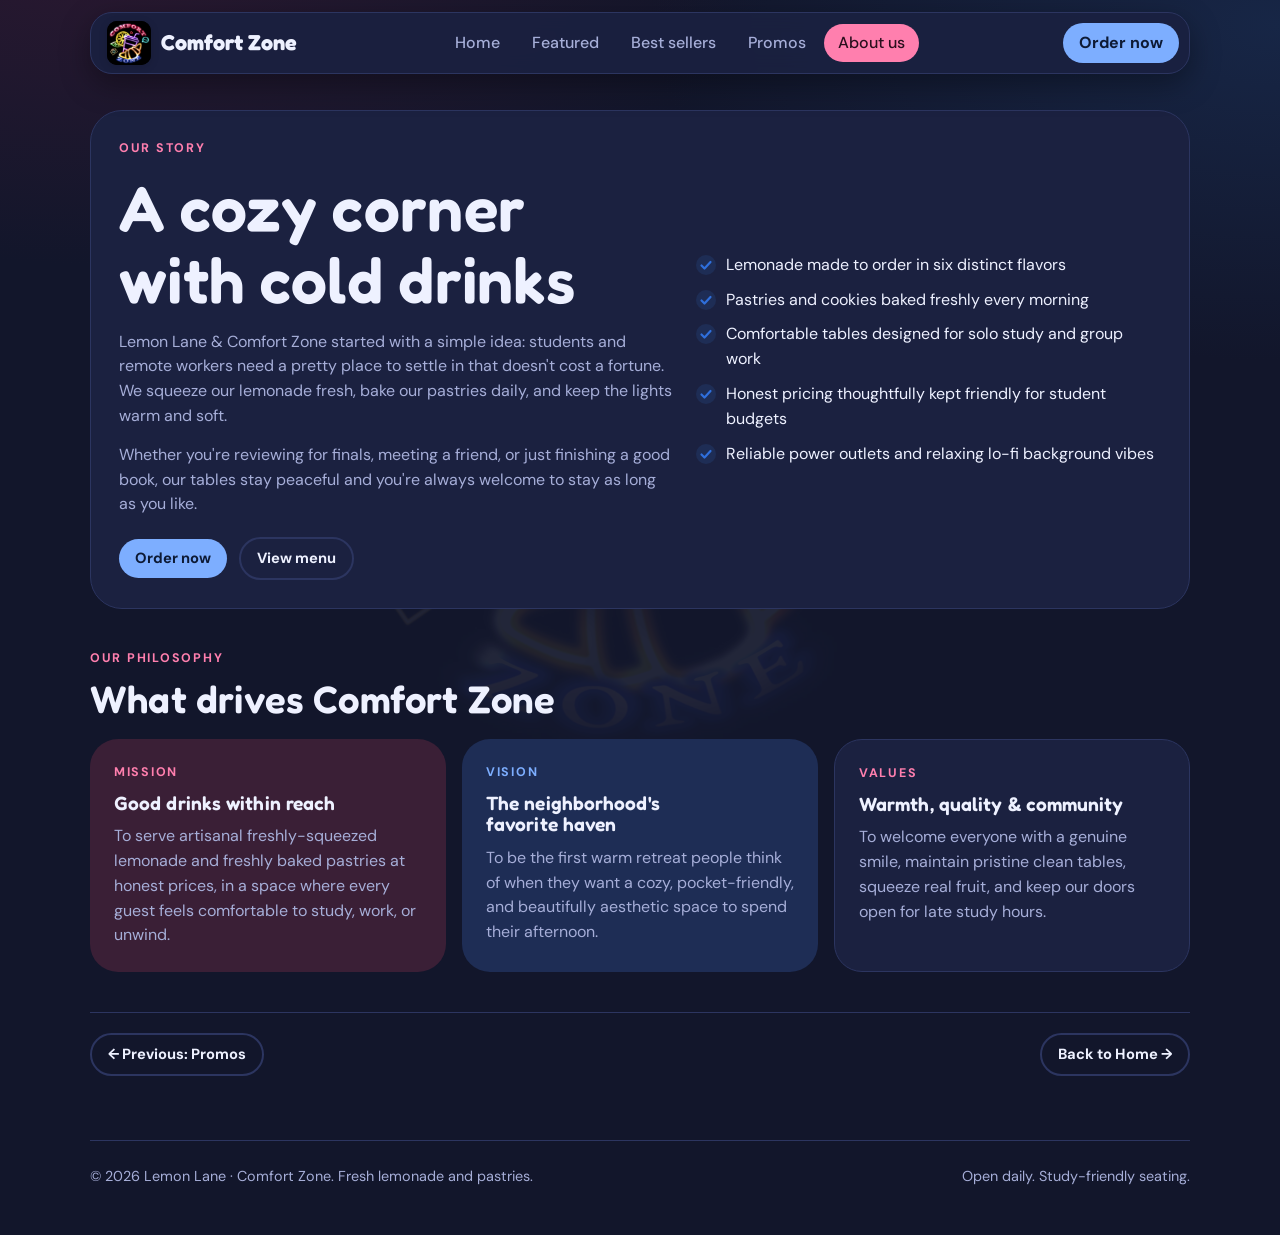
==== about.html @ 8d08805c "All HTML and CSS files without Pyscript" ====
<!doctype html>
<html lang="en">
<head>
<meta charset="utf-8">
<meta name="viewport" content="width=device-width, initial-scale=1, viewport-fit=cover">
<title>About Us - Comfort Zone</title>
<link rel="preconnect" href="https://fonts.googleapis.com">
<link rel="preconnect" href="https://fonts.gstatic.com" crossorigin>
<link rel="stylesheet" href="https://fonts.googleapis.com/css2?family=DM+Sans:wght@400;500;700&family=Fredoka:wght@500;600;700&display=swap">
<link rel="stylesheet" href="css/about.css">

</head>
<body>
<div class="wrap">
  <header class="top">
    <div class="bar">
      <a class="brand" href="index.html">
        <img src="images/LOGO.png" alt="Comfort Zone Logo" width="44" height="44">
        Comfort Zone
      </a>
      <nav aria-label="Main">
        <a href="index.html">Home</a>
        <a href="featured.html">Featured</a>
        <a href="bestsellers.html">Best sellers</a>
        <a href="promos.html">Promos</a>
        <a href="about.html" aria-current="page">About us</a>
      </nav>

      <a class="cartbtn" href="order.html">Order now</a>
    </div>
  </header>

  <main class="view" id="about">
    <section class="about-strip">
      <div style="display:flex;flex-direction:column;gap:14px;align-items:flex-start">
        <span class="eyebrow">Our Story</span>
        <h1>A cozy corner with cold drinks</h1>
        <p class="muted">Lemon Lane &amp; Comfort Zone started with a simple idea: students and remote workers need a pretty place to settle in that doesn't cost a fortune. We squeeze our lemonade fresh, bake our pastries daily, and keep the lights warm and soft.</p>
        <p class="muted">Whether you're reviewing for finals, meeting a friend, or just finishing a good book, our tables stay peaceful and you're always welcome to stay as long as you like.</p>
        <div class="row" style="margin-top:6px">
          <a class="btn blue small" href="order.html">Order now</a>
          <a class="btn ghost small" href="menu.html">View menu</a>
        </div>
      </div>
      <ul class="checks">
        <li>Lemonade made to order in six distinct flavors</li>
        <li>Pastries and cookies baked freshly every morning</li>
        <li>Comfortable tables designed for solo study and group work</li>
        <li>Honest pricing thoughtfully kept friendly for student budgets</li>
        <li>Reliable power outlets and relaxing lo-fi background vibes</li>
      </ul>
    </section>
    <div style="margin-top:40px">
      <div class="head" style="margin-bottom:18px">
        <span class="eyebrow">Our Philosophy</span>
        <h2>What drives Comfort Zone</h2>
      </div>
      <div class="trio">
        <div class="pill">
          <span class="eyebrow">Mission</span>
          <h3>Good drinks within reach</h3>
          <p class="muted">To serve artisanal freshly-squeezed lemonade and freshly baked pastries at honest prices, in a space where every guest feels comfortable to study, work, or unwind.</p>
        </div>
        <div class="pill">
          <span class="eyebrow" style="color:var(--blue)">Vision</span>
          <h3>The neighborhood's favorite haven</h3>
          <p class="muted">To be the first warm retreat people think of when they want a cozy, pocket-friendly, and beautifully aesthetic space to spend their afternoon.</p>
        </div>
        <div class="pill">
          <span class="eyebrow">Values</span>
          <h3>Warmth, quality &amp; community</h3>
          <p class="muted">To welcome everyone with a genuine smile, maintain pristine clean tables, squeeze real fruit, and keep our doors open for late study hours.</p>
        </div>
      </div>
    </div>
    <div class="split" style="margin-top:40px;padding-top:20px;border-top:1px solid var(--line)">
      <a class="btn ghost small" href="promos.html">&larr; Previous: Promos</a>
      <a class="btn ghost small" href="index.html">Back to Home &rarr;</a>
    </div>

  </main>
  <footer>
    <span>© 2026 Lemon Lane · Comfort Zone. Fresh lemonade and pastries.</span>
    <span>Open daily. Study-friendly seating.</span>
  </footer>
</div>

</body>
</html>
---- css/about.css ----
@import url('common.css');

.about-strip {
  display: grid;
  gap: 20px;
  grid-template-columns: 1fr;
  background: var(--surface);
  border: 1px solid var(--line);
  border-radius: 32px;
  padding: 28px;
}
.about-strip > * { min-width: 0; }

@media (min-width: 760px) {
  .about-strip {
    grid-template-columns: 1.2fr 1fr;
    align-items: center;
  }
}

.checks {
  list-style: none;
  padding: 0;
  margin: 0;
  display: grid;
  gap: 10px;
}
.checks li {
  display: flex;
  gap: 10px;
  align-items: flex-start;
}
.checks li::before {
  content: "";
  flex: none;
  width: 20px;
  height: 20px;
  margin-top: 2px;
  border-radius: 50%;
  background: var(--blue-soft) url("data:image/svg+xml,%3Csvg xmlns='http://www.w3.org/2000/svg' viewBox='0 0 20 20'%3E%3Cpath d='M5.5 10.5l3 3 6-6.5' fill='none' stroke='%232f6fdc' stroke-width='2.2' stroke-linecap='round' stroke-linejoin='round'/%3E%3C/svg%3E") center/contain no-repeat;
}

.trio {
  display: grid;
  gap: 16px;
  grid-template-columns: repeat(auto-fit, minmax(min(100%, 280px), 1fr));
}

.pill {
  border-radius: 28px;
  padding: 24px;
  display: flex;
  flex-direction: column;
  gap: 10px;
}
.pill:nth-child(1) { background: var(--pink-soft); }
.pill:nth-child(2) { background: var(--blue-soft); }
.pill:nth-child(3) { background: var(--surface); border: 1px solid var(--line); }
.pill h3 { color: var(--ink); }
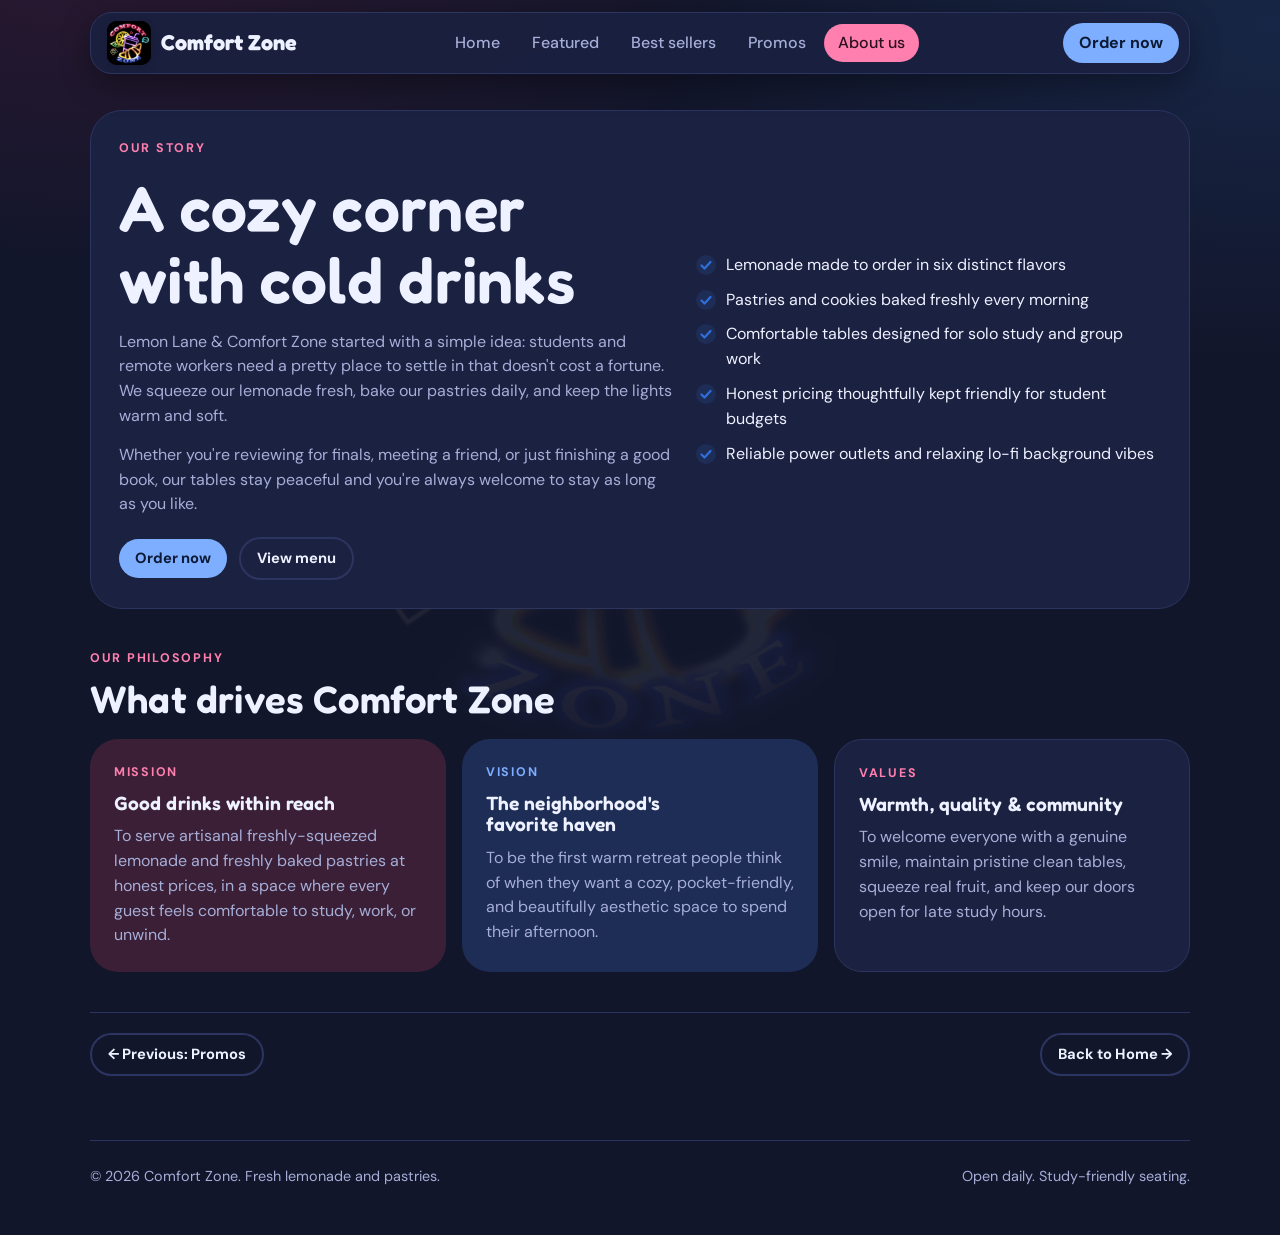
==== commit 112a7538: "Fixing and adding pyscript" ====
--- a/about.html
+++ b/about.html
@@ -4,6 +4,7 @@
 <meta charset="utf-8">
 <meta name="viewport" content="width=device-width, initial-scale=1, viewport-fit=cover">
 <title>About Us - Comfort Zone</title>
+<link rel="icon" type="image/x-icon" href="images/logo.ico">
 <link rel="preconnect" href="https://fonts.googleapis.com">
 <link rel="preconnect" href="https://fonts.gstatic.com" crossorigin>
 <link rel="stylesheet" href="https://fonts.googleapis.com/css2?family=DM+Sans:wght@400;500;700&family=Fredoka:wght@500;600;700&display=swap">
@@ -80,7 +81,7 @@
 
   </main>
   <footer>
-    <span>© 2026 Lemon Lane · Comfort Zone. Fresh lemonade and pastries.</span>
+    <span>© 2026 Comfort Zone. Fresh lemonade and pastries.</span>
     <span>Open daily. Study-friendly seating.</span>
   </footer>
 </div>
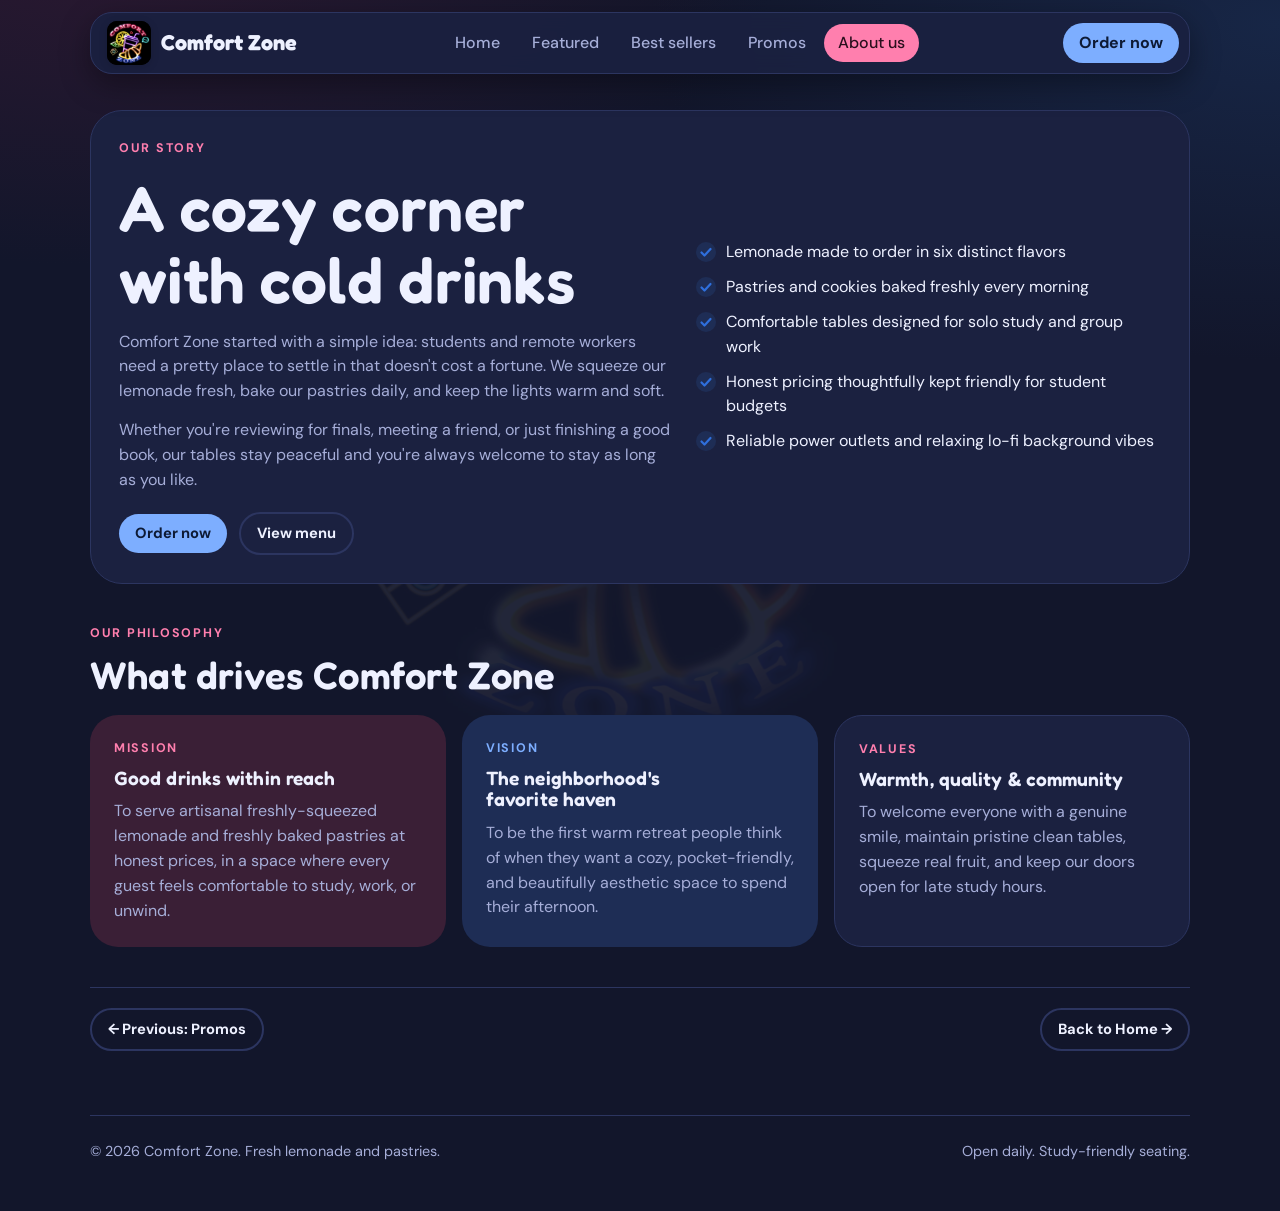
==== commit bdf4dd6f: "fixing misclicks" ====
--- a/about.html
+++ b/about.html
@@ -36,7 +36,7 @@
       <div style="display:flex;flex-direction:column;gap:14px;align-items:flex-start">
         <span class="eyebrow">Our Story</span>
         <h1>A cozy corner with cold drinks</h1>
-        <p class="muted">Lemon Lane &amp; Comfort Zone started with a simple idea: students and remote workers need a pretty place to settle in that doesn't cost a fortune. We squeeze our lemonade fresh, bake our pastries daily, and keep the lights warm and soft.</p>
+        <p class="muted">Comfort Zone started with a simple idea: students and remote workers need a pretty place to settle in that doesn't cost a fortune. We squeeze our lemonade fresh, bake our pastries daily, and keep the lights warm and soft.</p>
         <p class="muted">Whether you're reviewing for finals, meeting a friend, or just finishing a good book, our tables stay peaceful and you're always welcome to stay as long as you like.</p>
         <div class="row" style="margin-top:6px">
           <a class="btn blue small" href="order.html">Order now</a>
